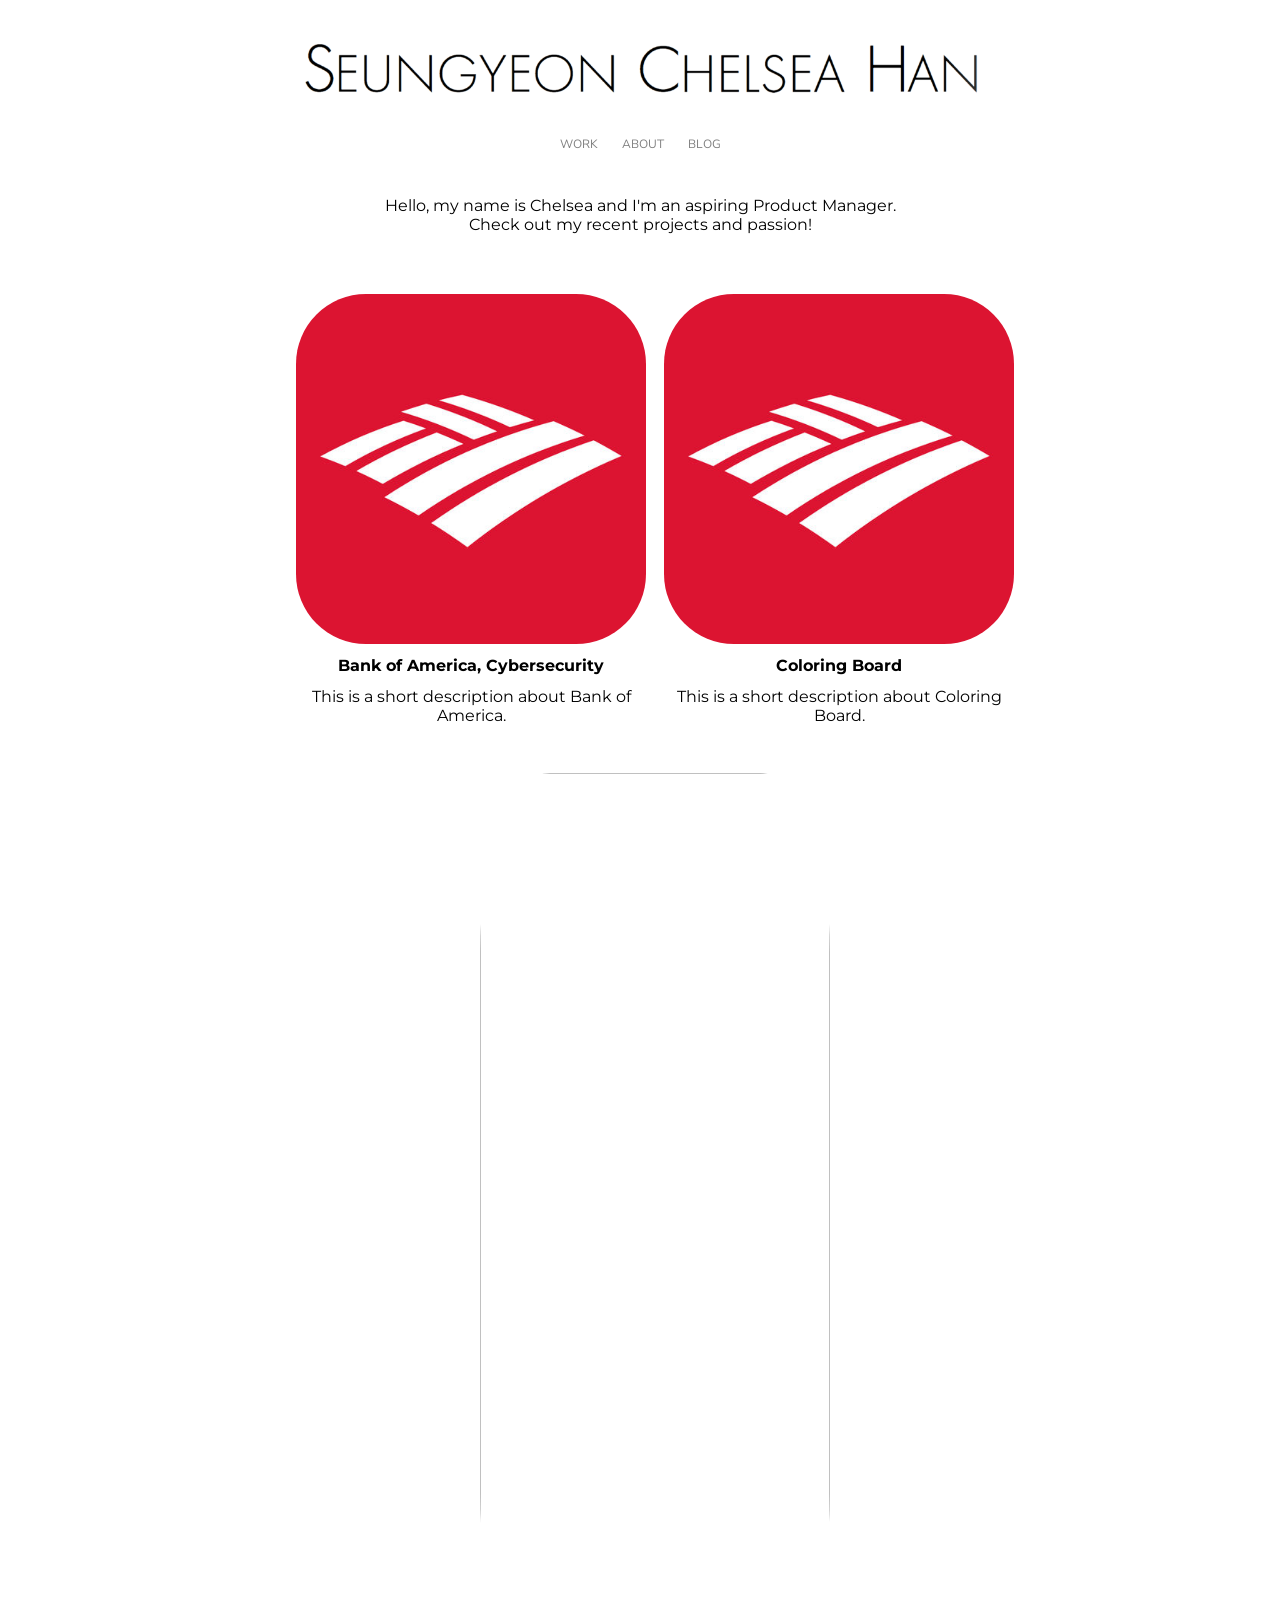
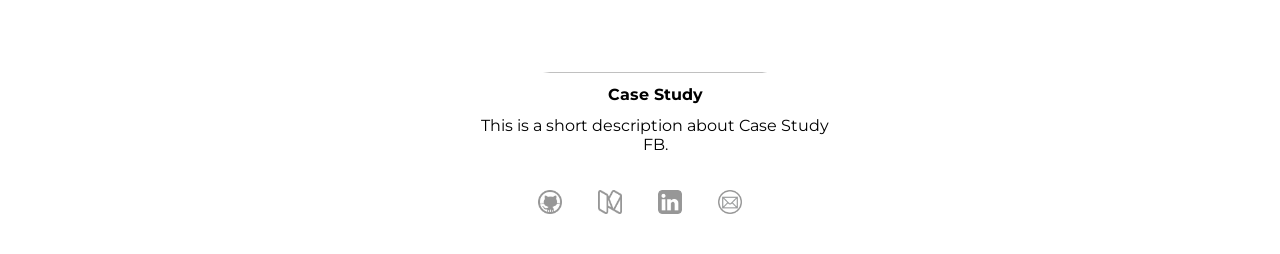
==== index.html @ 689d5d44 "Remove showMenu() from links" ====
<html>
  <head>
    <title>Chelsea Han</title>
    <!-- make sure website looks right on mobile -->
    <meta name="viewport" content="width=device-width, initial-scale=0.5" />

    <!-- icon that shows up on the tab 'CH' -->
    <link rel="icon" type="image/png" href="favicon.png" />
    <link rel="stylesheet" type="text/css" href="main.css" />
    <link href="https://fonts.googleapis.com/css?family=Open+Sans:600" rel="stylesheet">
    <link href="https://fonts.googleapis.com/css?family=Montserrat:300|Nunito+Sans" rel="stylesheet">
      <!-- font-family: 'Nunito Sans', sans-serif;
           font-family: 'Montserrat', sans-serif; -->


    <!-- main js file handles projects -->
    <script type="text/javascript" src="main.js"></script>
    <!-- handles which page is showing -->
    <script type="text/javascript">
      function showPage(page) {
        // # = anchor link jumps down to the page
        //"" = query
        if (page === "#about") {
          document.querySelector(".about").style.display = "block";
          document.querySelector(".blog").style.display = "none";
          document.querySelector(".work").style.display = "none";
        }
        else if (page === "#blog") {
          document.querySelector(".about").style.display = "none";
          document.querySelector(".blog").style.display = "block";
          document.querySelector(".work").style.display = "none";
        }
        else {
          document.querySelector(".about").style.display = "none";
          document.querySelector(".blog").style.display = "none";
          document.querySelector(".work").style.display = "block";
        }
      }

      //load fires when webpage has been fully downloaded, lambda = create a function right there
      //when load happens, we will run this function
      window.addEventListener("load", function() {
        //location.hash is everything after the hash (in the url )
        showPage(location.hash);
        //in main.js
        loadPosts();
      });
    </script>
  </head>
  <body>

    <div class="topwrapper">

    <div class="topbar">

      <div class="logo">
        <a href="/#" onclick="javascript: showPage('#');">
          <img src="pictures/logo2.png" />
        </a>
      </div>

      <div class="nav">
        <div class="entry">
          <a href="/#" onclick="javascript: showPage('#');">
            WORK
          </a>
        </div>
        <div class="entry">
          <a href="/#about" onclick="javascript: showPage('#about');">
            ABOUT
          </a>
        </div>
        <div class="entry">
          <a href="/#blog" onclick="javascript: showPage('#blog');">
            BLOG
          </a>
        </div>
      </div>

    </div>

    <div class="content">

      <div class="work">
        <div>
          Hello, my name is Chelsea and I'm an aspiring Product Manager.
          <br />
          Check out my recent projects and passion!
        </div>
        <div class="spacer"></div>
        <div class="error">Error retrieving posts. Please try again later.</div>
      </div>

      <div class="clear"></div>

      <div class="about">
        <div>
          Hi there! I'm a junior attending Cornell Univesity studying Infomation Science, Systems, and Technology and Computer Science.
          My professional passion lies in customer-oriented product management which was shaped by my previous internships that had heavy product ownership (check them out in the 'work' section).

          <br /><br />

          Outside intersts and passions is ART-ing and creating - music, illustrations, comics, watercolors, crocheting, origami, etc.

          <br /><br />
          Feel free to reach out to Chelsea:<br />
          Email: <a href="mailto:sh792@cornell.edu">sh792@cornell.edu</a><br />
        </div>
        <img src="pictures/profile2.JPG" />
      </div>

      <div class="clear"></div>

      <div class="blog">
        <div>
          This is where my blog posts will be.
        </div>
        <div class="spacer"></div>
        <div class="error">Error retrieving posts. Please try again later.</div>
      </div>

    </div>

    </div>

    <div class="bottombar">

      <div class="social">
        <a href="https://github.com/chelsea0282b">
          <img src="pictures/icon_github.png" />
        </a>
        <a href="https://medium.com/@chelsea0282">
          <img src="pictures/icon_medium.png" />
        </a>
        <a href="https://www.linkedin.com/in/seungyeon-chelsea-han">
          <img src="pictures/icon_linkedin.png" />
        </a>
        <a href="mailto:sh792@cornell.edu">
          <img src="pictures/icon_email.png" />
        </a>
      </div>

    </div>

  </body>
</html>
---- main.css ----
.clear {
  clear: both;
}

.spacer {
  height: 36px;
}

a {
  text-decoration: none;
}

body {
  margin: 0;
  padding: 0;
  font-family: 'Montserrat', sans-serif;
  font-size: 16px;
}

.topwrapper {
  min-height: calc(100% - 64px);
}

.topbar {
  font-family: 'Nunito Sans', sans-serif;
  text-align: center;
  padding: 30px;
  /*outline: 1px solid rgb(199, 199, 199);*/
}

.logo {
  font-size: 50px;
  margin-bottom: 16px;
}

.logo img {
  max-width: 800px;
  width: 100%;
}

.nav .entry {
  display: inline-block;
  padding-right: 10px;
  padding-left: 10px;
}

.nav a {
  color: grey;
  font-size: 12px;
}


.content {
  max-width: 960px;
  margin-left: auto;
  margin-right: auto;
  padding: 12px;
}

.content > div {
  display: none;
}


.about div {
  float: left;
  width: calc(50% - 12px);
}

.about img {
  float: right;
  width: calc(50% - 12px);
}


.work {
  text-align: center;
}

.blog {
  text-align: center;
}

.error {
  display: none;
}


.post {
  display: inline-block;
  max-width: 320px;
  margin: 24px;
  cursor: pointer;
  transition: width ease-in .2s;
}

.post .post-image {
  float: left;
  width: 350px;
  max-width: 350px;
  transition: max-width ease-in .2s;
}

.post .post-image img {
  width: 100%;
  border-radius: 20%;
}

.post .post-title {
  float: left;
  width: 350px;
  margin-top: 12px;
  margin-bottom: 12px;
  text-align: center;
  font-weight: bold;
}

.post .post-short {
  float: left;
  width: 350px;
}

.post .post-content {
  display: none;
  width: 350px;
  float: left;
  text-align: left;
}

.post.expanded .post-short {
  display: none;
}

.post.expanded {
  width: calc(100% - 48px);
}

.post.expanded .post-image {
  margin-right: 24px;
  width: 350px;
  max-width: calc(50% - 24px);
}

.post.expanded .post-title {
  max-width: calc(50% - 24px);
}

.post.expanded .post-content {
  display: inline-block;
  max-width: calc(50% - 24px);
}

.post .clear {
  height: 12px;
}


.bottombar {
  height: 64px;
}

.social {
  text-align: center;
}

.social img {
  width: 24px;
  height: 24px;
  margin-left: 16px;
  margin-right: 16px;
}
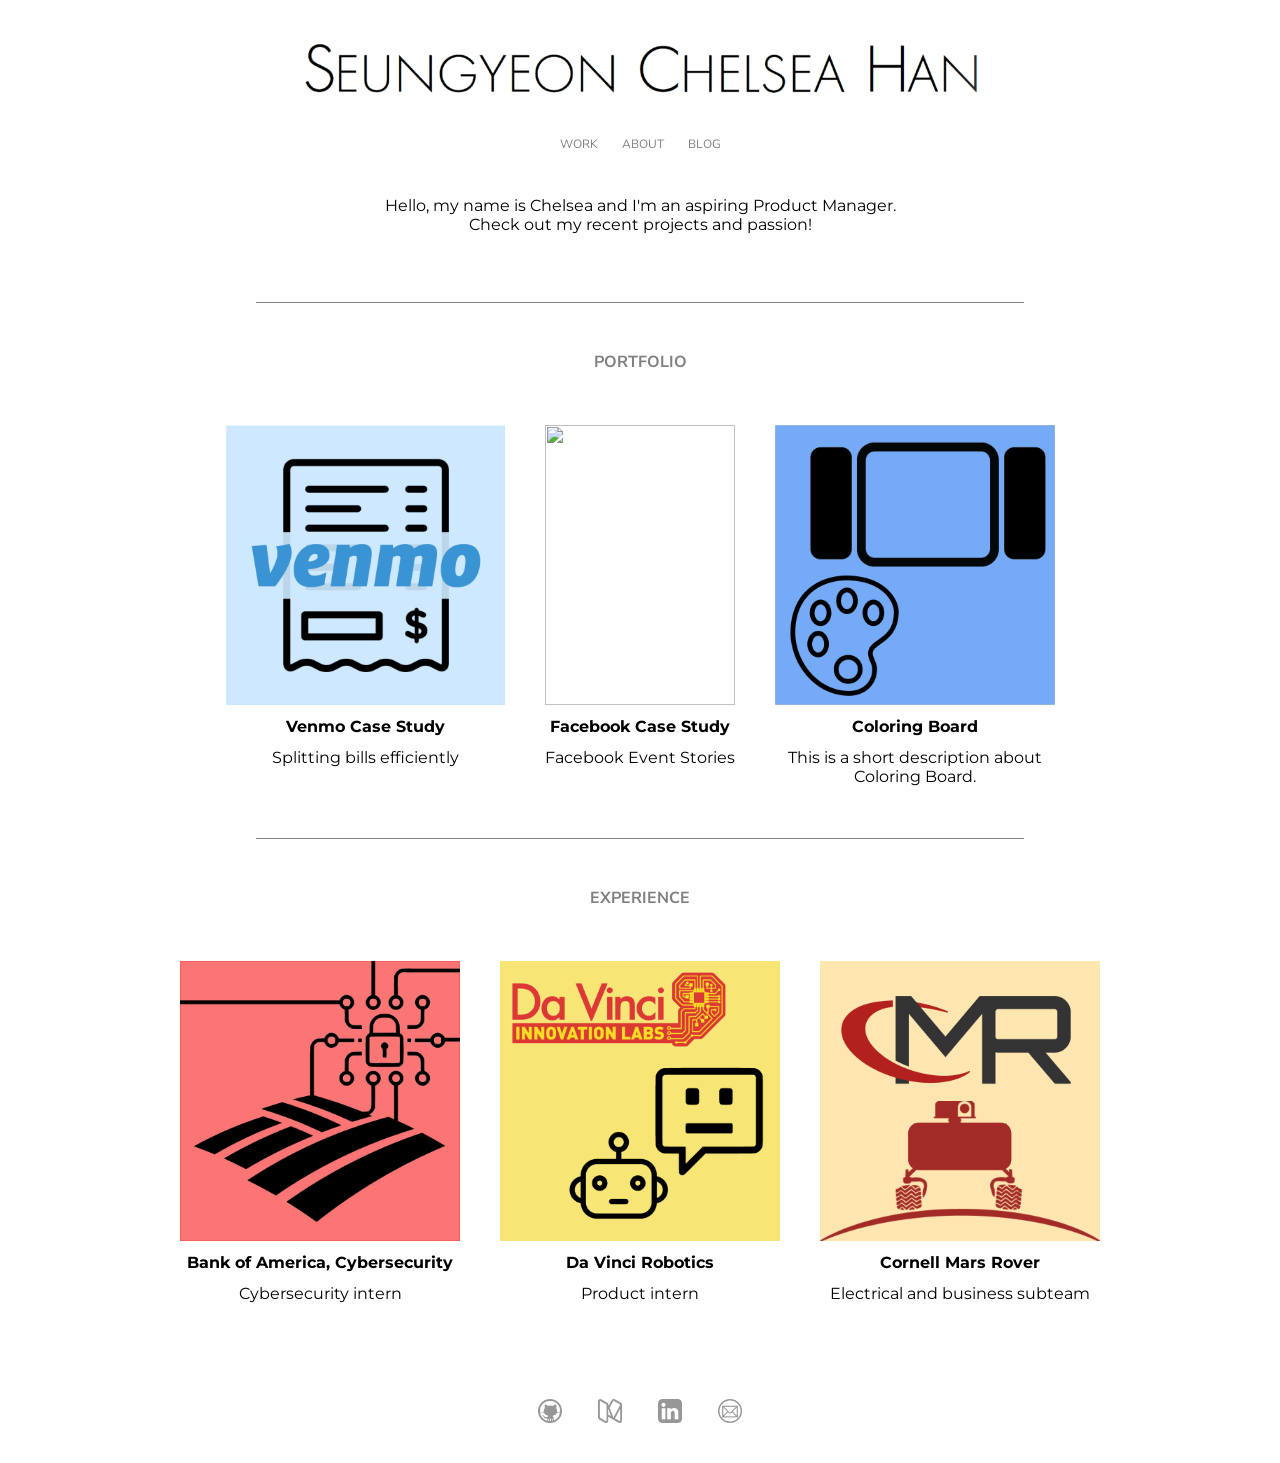
==== commit c5060f05: "Checkpoint" ====
--- a/index.html
+++ b/index.html
@@ -89,6 +89,18 @@
         </div>
         <div class="spacer"></div>
         <div class="error">Error retrieving posts. Please try again later.</div>
+
+        <div class="divider"></div>
+
+        <div class="post-container portfolio">
+          <div class="heading">PORTFOLIO</div>
+        </div>
+
+        <div class="divider"></div>
+
+        <div class="post-container experience">
+          <div class="heading">EXPERIENCE</div>
+        </div>
       </div>
 
       <div class="clear"></div>
@@ -117,6 +129,9 @@
         </div>
         <div class="spacer"></div>
         <div class="error">Error retrieving posts. Please try again later.</div>
+
+        <div class="post-container blog-posts">
+        </div>
       </div>
 
     </div>
--- a/main.css
+++ b/main.css
@@ -18,7 +18,8 @@
 }
 
 .topwrapper {
-  min-height: calc(100% - 64px);
+  min-height: calc(100% - 128px);
+  padding-bottom: 64px;
 }
 
 .topbar {
@@ -86,29 +87,38 @@
 }
 
 
+.post-container .heading {
+  font-weight: bold;
+  font-family: 'Nunito Sans', sans-serif;
+  padding: 32px;
+  color: grey;
+}
+
+.divider {
+  height: 16px;
+  width: 80%;
+  min-width: 240px;
+  margin-left: auto;
+  margin-right: auto;
+  margin-top: 32px;
+  border-top: 1px solid grey;
+}
+
 .post {
   display: inline-block;
-  max-width: 320px;
-  margin: 24px;
+  max-width: 280px;
+  margin: 20px;
   cursor: pointer;
-  transition: width ease-in .2s;
-}
-
-.post .post-image {
-  float: left;
-  width: 350px;
-  max-width: 350px;
-  transition: max-width ease-in .2s;
+  vertical-align: top;
 }
 
 .post .post-image img {
+  max-width: 280px;
   width: 100%;
-  border-radius: 20%;
+  max-height: 280px;
 }
 
 .post .post-title {
-  float: left;
-  width: 350px;
   margin-top: 12px;
   margin-bottom: 12px;
   text-align: center;
@@ -116,38 +126,7 @@
 }
 
 .post .post-short {
-  float: left;
-  width: 350px;
-}
-
-.post .post-content {
-  display: none;
-  width: 350px;
-  float: left;
-  text-align: left;
-}
-
-.post.expanded .post-short {
-  display: none;
-}
-
-.post.expanded {
-  width: calc(100% - 48px);
-}
-
-.post.expanded .post-image {
-  margin-right: 24px;
-  width: 350px;
-  max-width: calc(50% - 24px);
-}
-
-.post.expanded .post-title {
-  max-width: calc(50% - 24px);
-}
-
-.post.expanded .post-content {
-  display: inline-block;
-  max-width: calc(50% - 24px);
+  text-align: center;
 }
 
 .post .clear {
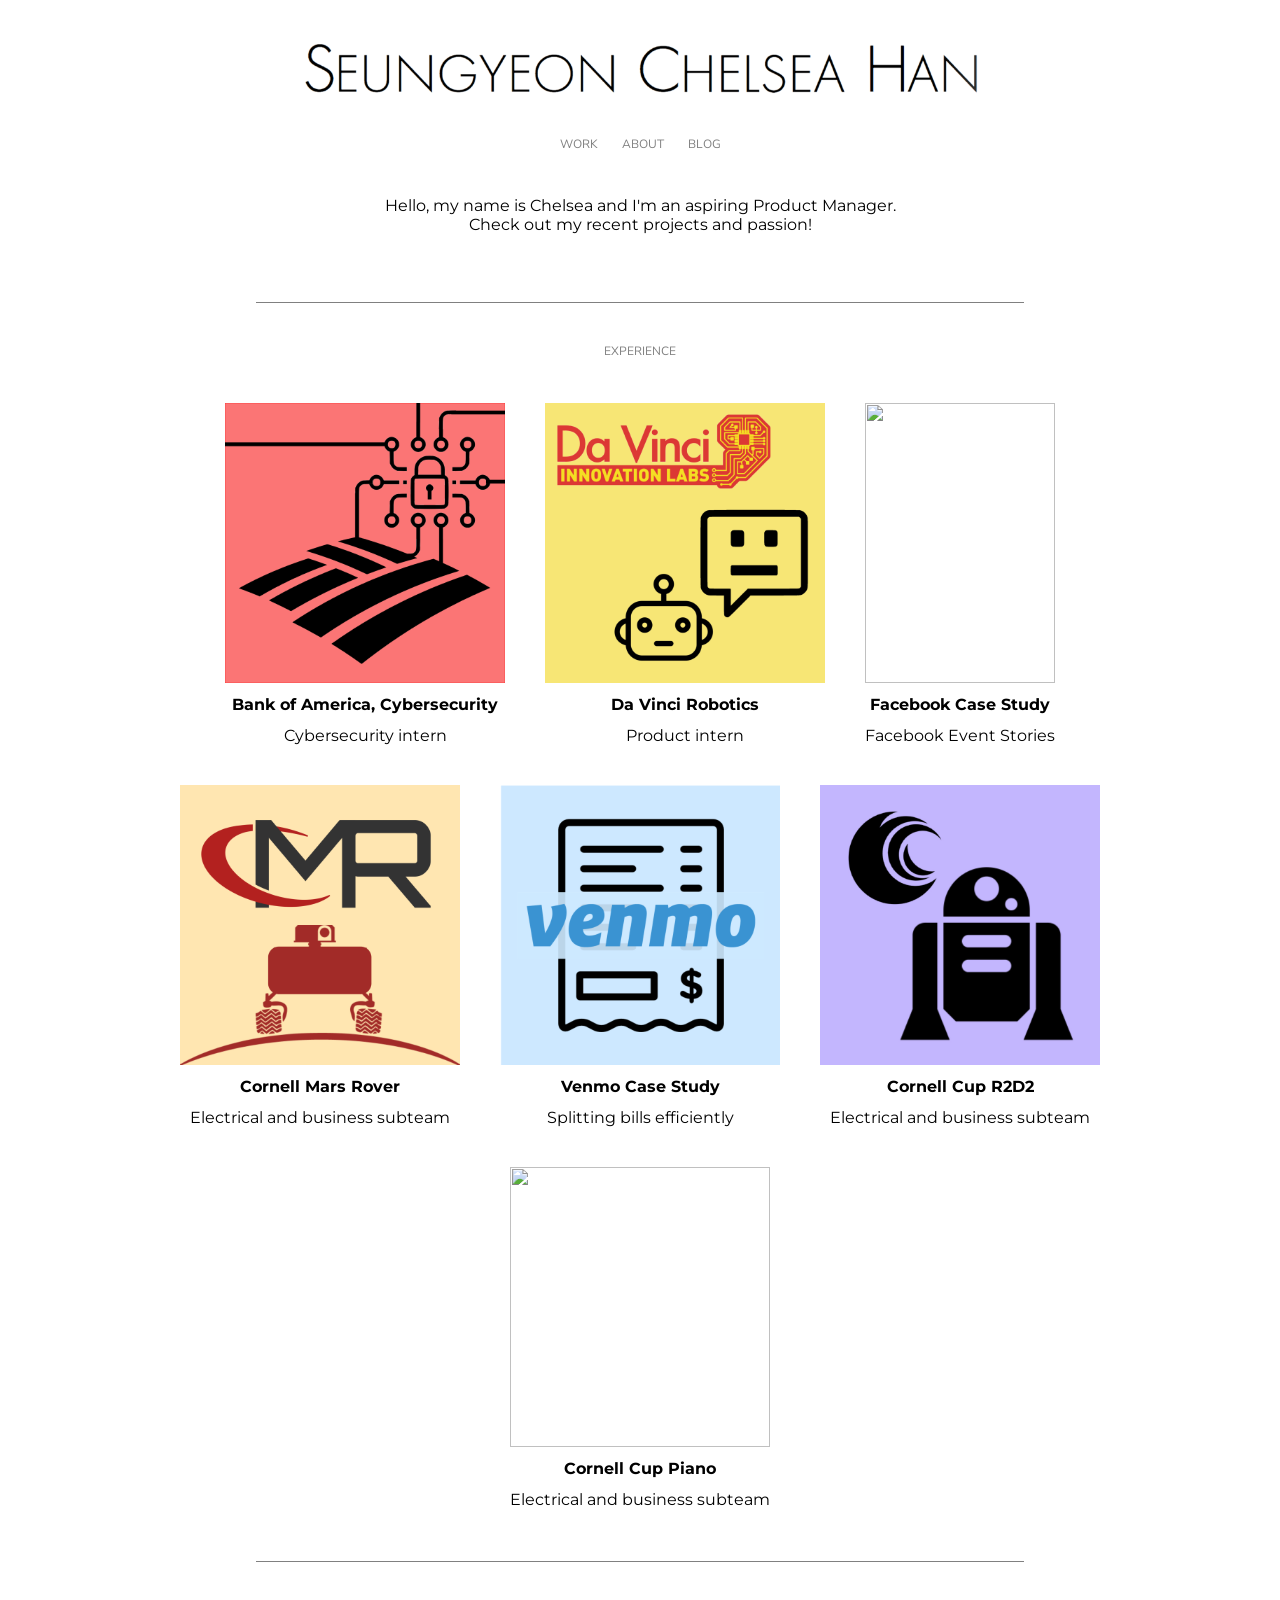
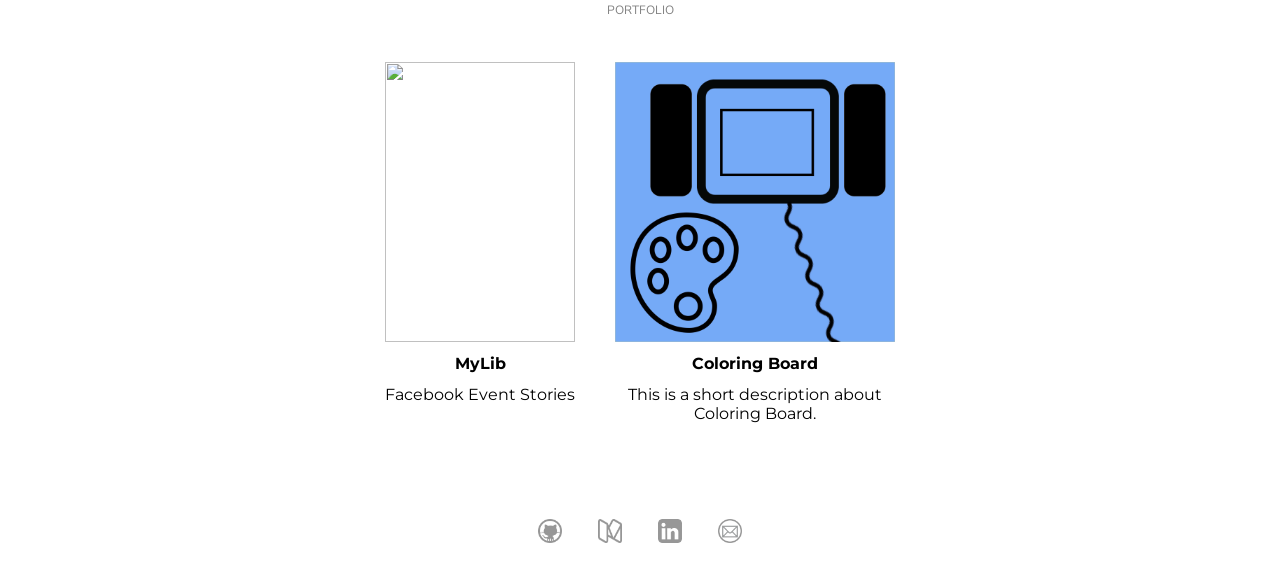
==== commit 0b83d281: "Fix issue with social icons" ====
--- a/index.html
+++ b/index.html
@@ -92,18 +92,16 @@
 
         <div class="divider"></div>
 
-        <div class="post-container portfolio">
-          <div class="heading">PORTFOLIO</div>
+        <div class="post-container experience">
+          <div class="heading">EXPERIENCE</div>
         </div>
 
         <div class="divider"></div>
 
-        <div class="post-container experience">
-          <div class="heading">EXPERIENCE</div>
+        <div class="post-container portfolio">
+          <div class="heading">PORTFOLIO</div>
         </div>
       </div>
-
-      <div class="clear"></div>
 
       <div class="about">
         <div>
@@ -118,10 +116,9 @@
           Feel free to reach out to Chelsea:<br />
           Email: <a href="mailto:sh792@cornell.edu">sh792@cornell.edu</a><br />
         </div>
+
         <img src="pictures/profile2.JPG" />
       </div>
-
-      <div class="clear"></div>
 
       <div class="blog">
         <div>
--- a/main.css
+++ b/main.css
@@ -62,15 +62,22 @@
   display: none;
 }
 
+.about {
+  text-align: center;
+}
 
 .about div {
-  float: left;
-  width: calc(50% - 12px);
+  display: inline-block;
+  text-align: left;
+  width: calc(50% - 24px);
+  padding: 8px;
 }
 
 .about img {
-  float: right;
-  width: calc(50% - 12px);
+  display: inline-block;
+  width: calc(50% - 24px);
+  padding: 8px;
+  vertical-align: top;
 }
 
 
@@ -88,9 +95,9 @@
 
 
 .post-container .heading {
-  font-weight: bold;
+  font-size: 12px;
   font-family: 'Nunito Sans', sans-serif;
-  padding: 32px;
+  padding: 24px;
   color: grey;
 }
 
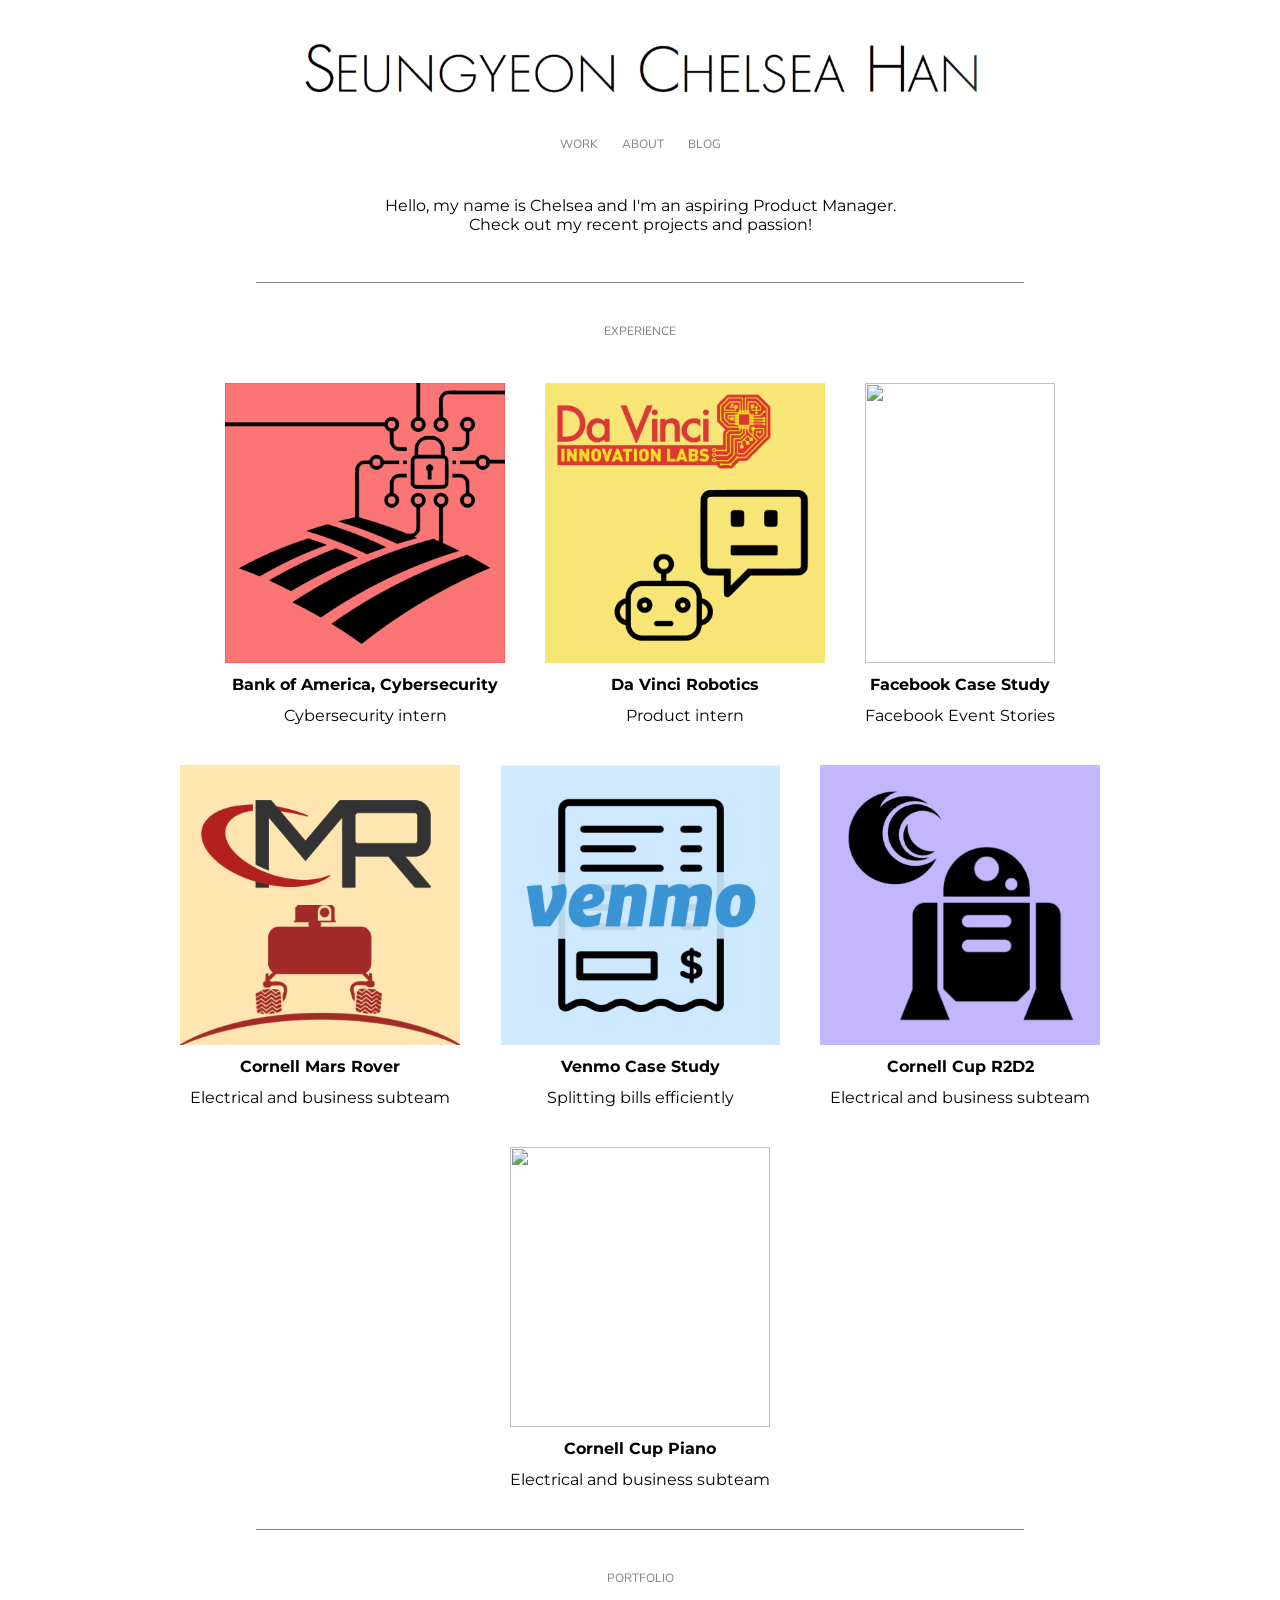
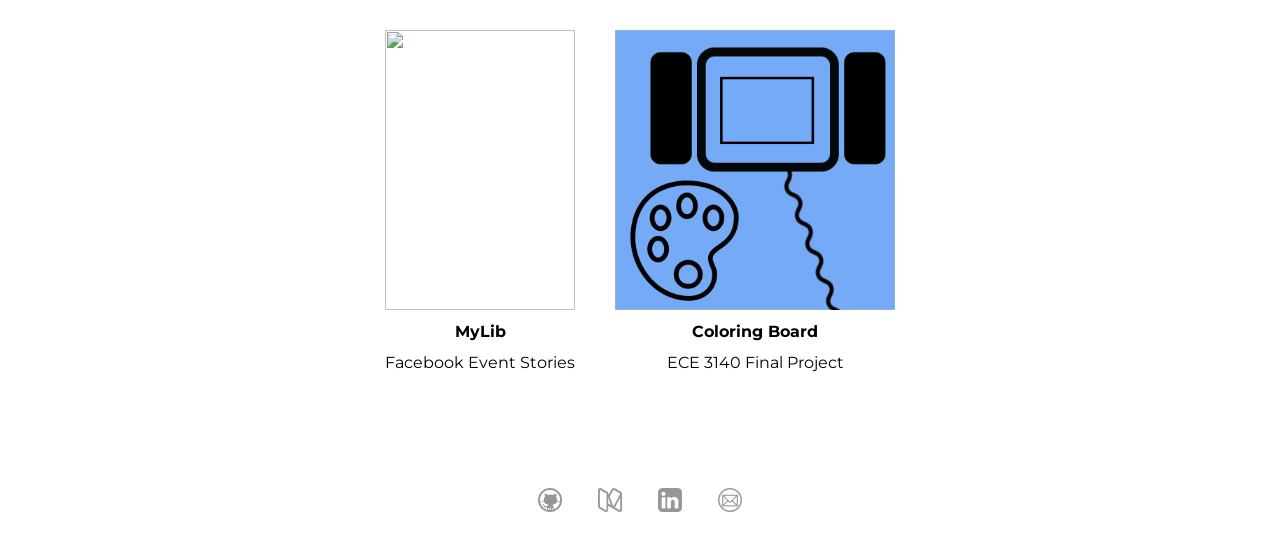
==== commit d05688ba: "Fix up posts and css issues" ====
--- a/index.html
+++ b/index.html
@@ -87,7 +87,6 @@
           <br />
           Check out my recent projects and passion!
         </div>
-        <div class="spacer"></div>
         <div class="error">Error retrieving posts. Please try again later.</div>
 
         <div class="divider"></div>
@@ -124,7 +123,6 @@
         <div>
           This is where my blog posts will be.
         </div>
-        <div class="spacer"></div>
         <div class="error">Error retrieving posts. Please try again later.</div>
 
         <div class="post-container blog-posts">
--- a/main.css
+++ b/main.css
@@ -85,6 +85,10 @@
   text-align: center;
 }
 
+.work > div:first-child {
+  padding-bottom: 48px;
+}
+
 .blog {
   text-align: center;
 }
@@ -93,6 +97,10 @@
   display: none;
 }
 
+
+.post-container {
+  padding-bottom: 20px;
+}
 
 .post-container .heading {
   font-size: 12px;
@@ -107,7 +115,6 @@
   min-width: 240px;
   margin-left: auto;
   margin-right: auto;
-  margin-top: 32px;
   border-top: 1px solid grey;
 }
 
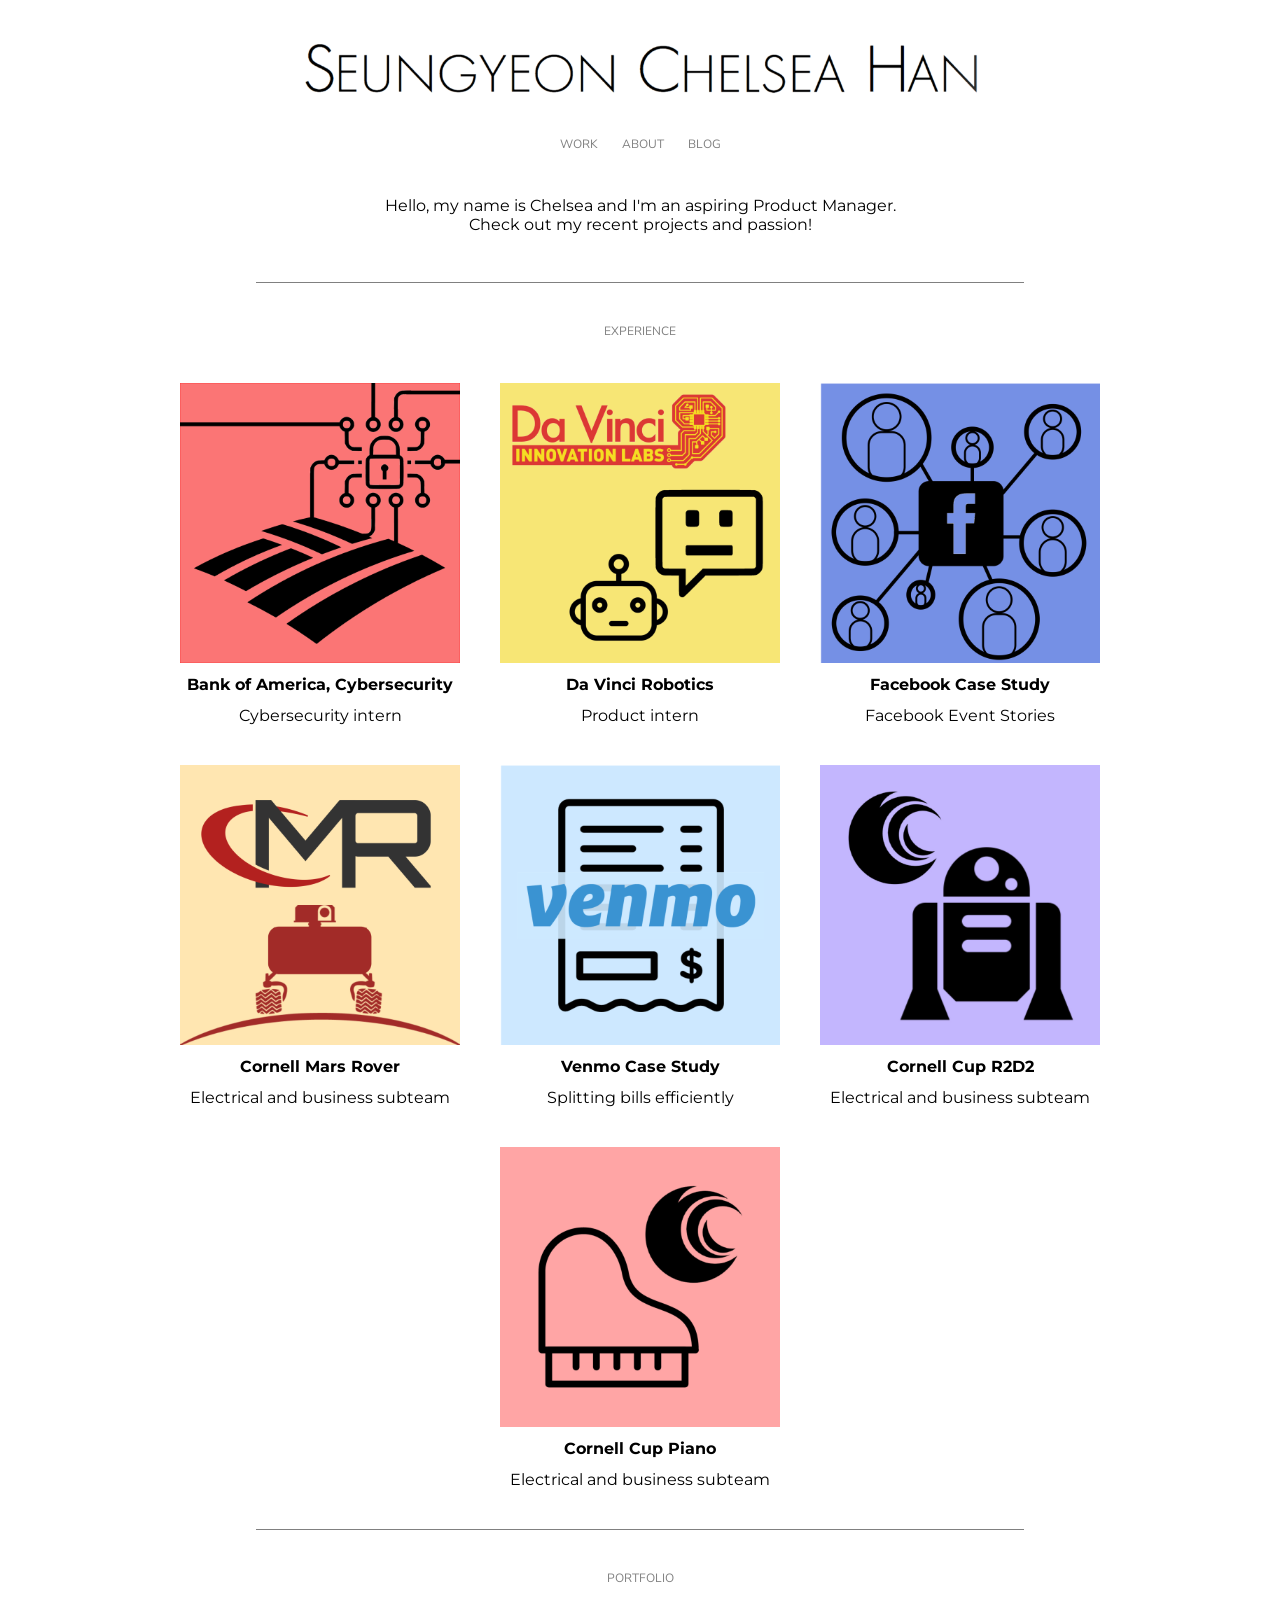
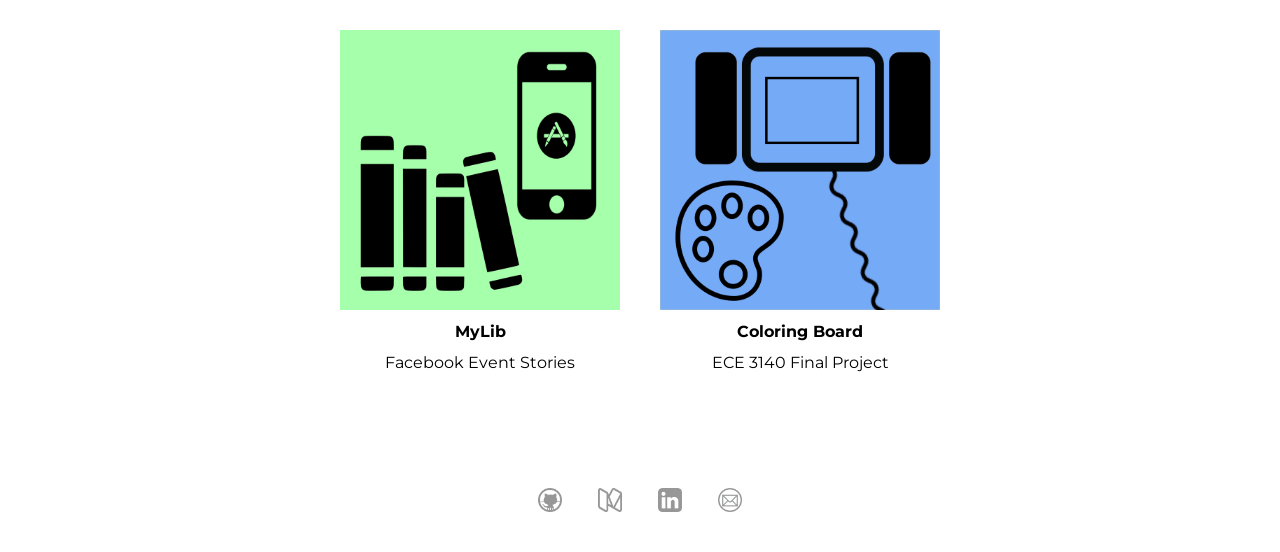
==== commit 2b483d80: "Fix file name capitalizations" ====
--- a/index.html
+++ b/index.html
@@ -116,7 +116,7 @@
           Email: <a href="mailto:sh792@cornell.edu">sh792@cornell.edu</a><br />
         </div>
 
-        <img src="pictures/profile2.JPG" />
+        <img src="pictures/profile2.jpg" />
       </div>
 
       <div class="blog">
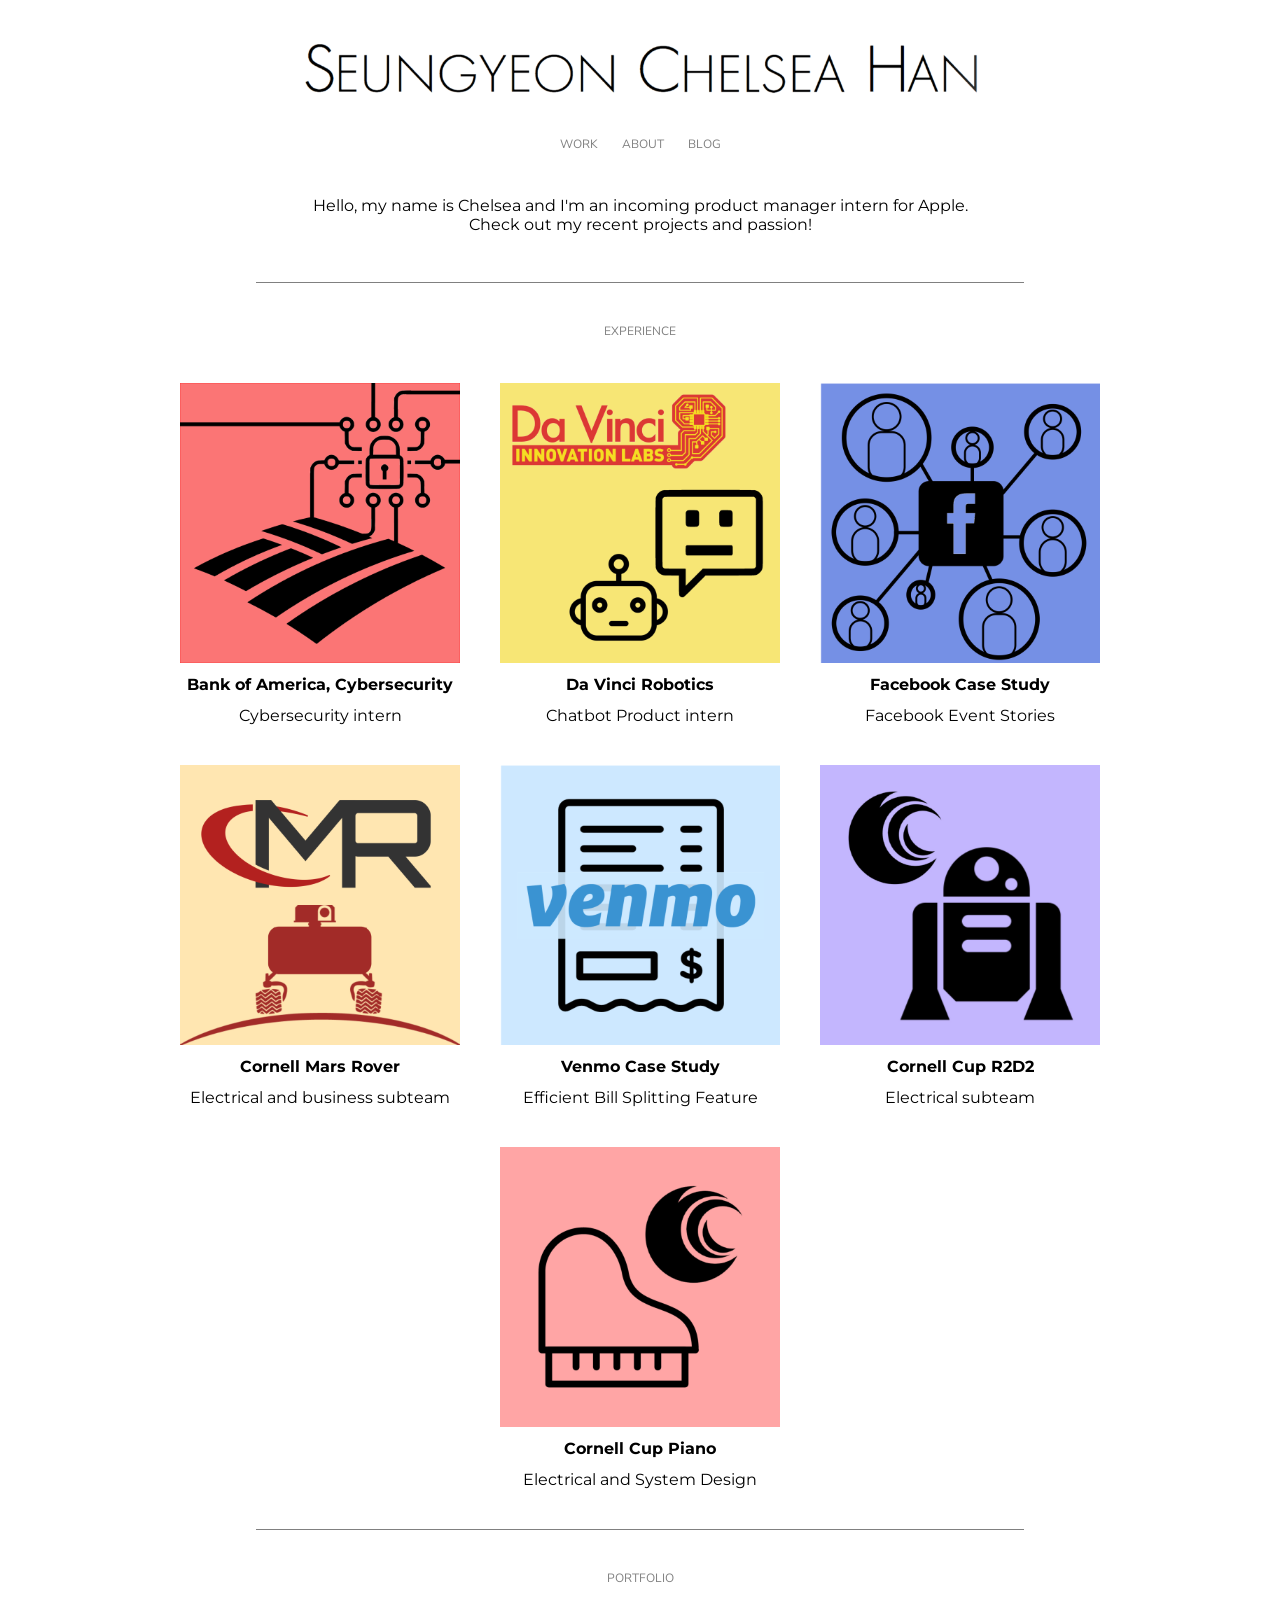
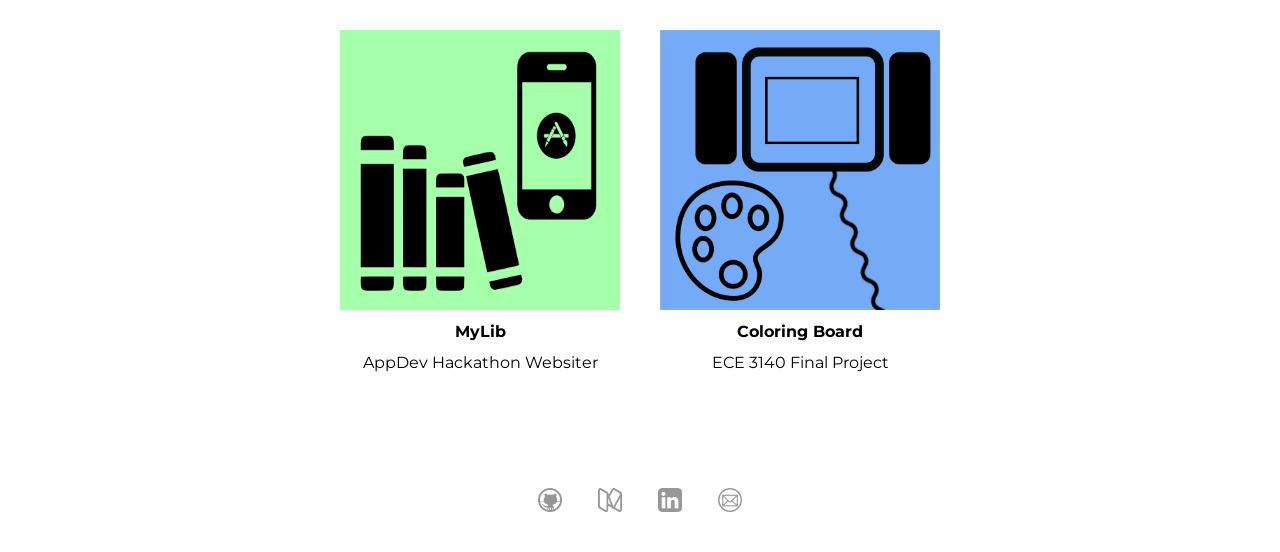
==== commit 128b89d4: "small fix" ====
--- a/index.html
+++ b/index.html
@@ -83,7 +83,7 @@
 
       <div class="work">
         <div>
-          Hello, my name is Chelsea and I'm an aspiring Product Manager.
+          Hello, my name is Chelsea and I'm an incoming product manager intern for Apple.
           <br />
           Check out my recent projects and passion!
         </div>
@@ -104,7 +104,7 @@
 
       <div class="about">
         <div>
-          Hi there! I'm a junior attending Cornell Univesity studying Infomation Science, Systems, and Technology and Computer Science.
+          Hi there! I'm a junior attending Cornell University studying Information Science, Systems, and Technology and Computer Science.
           My professional passion lies in customer-oriented product management which was shaped by my previous internships that had heavy product ownership (check them out in the 'work' section).
 
           <br /><br />
